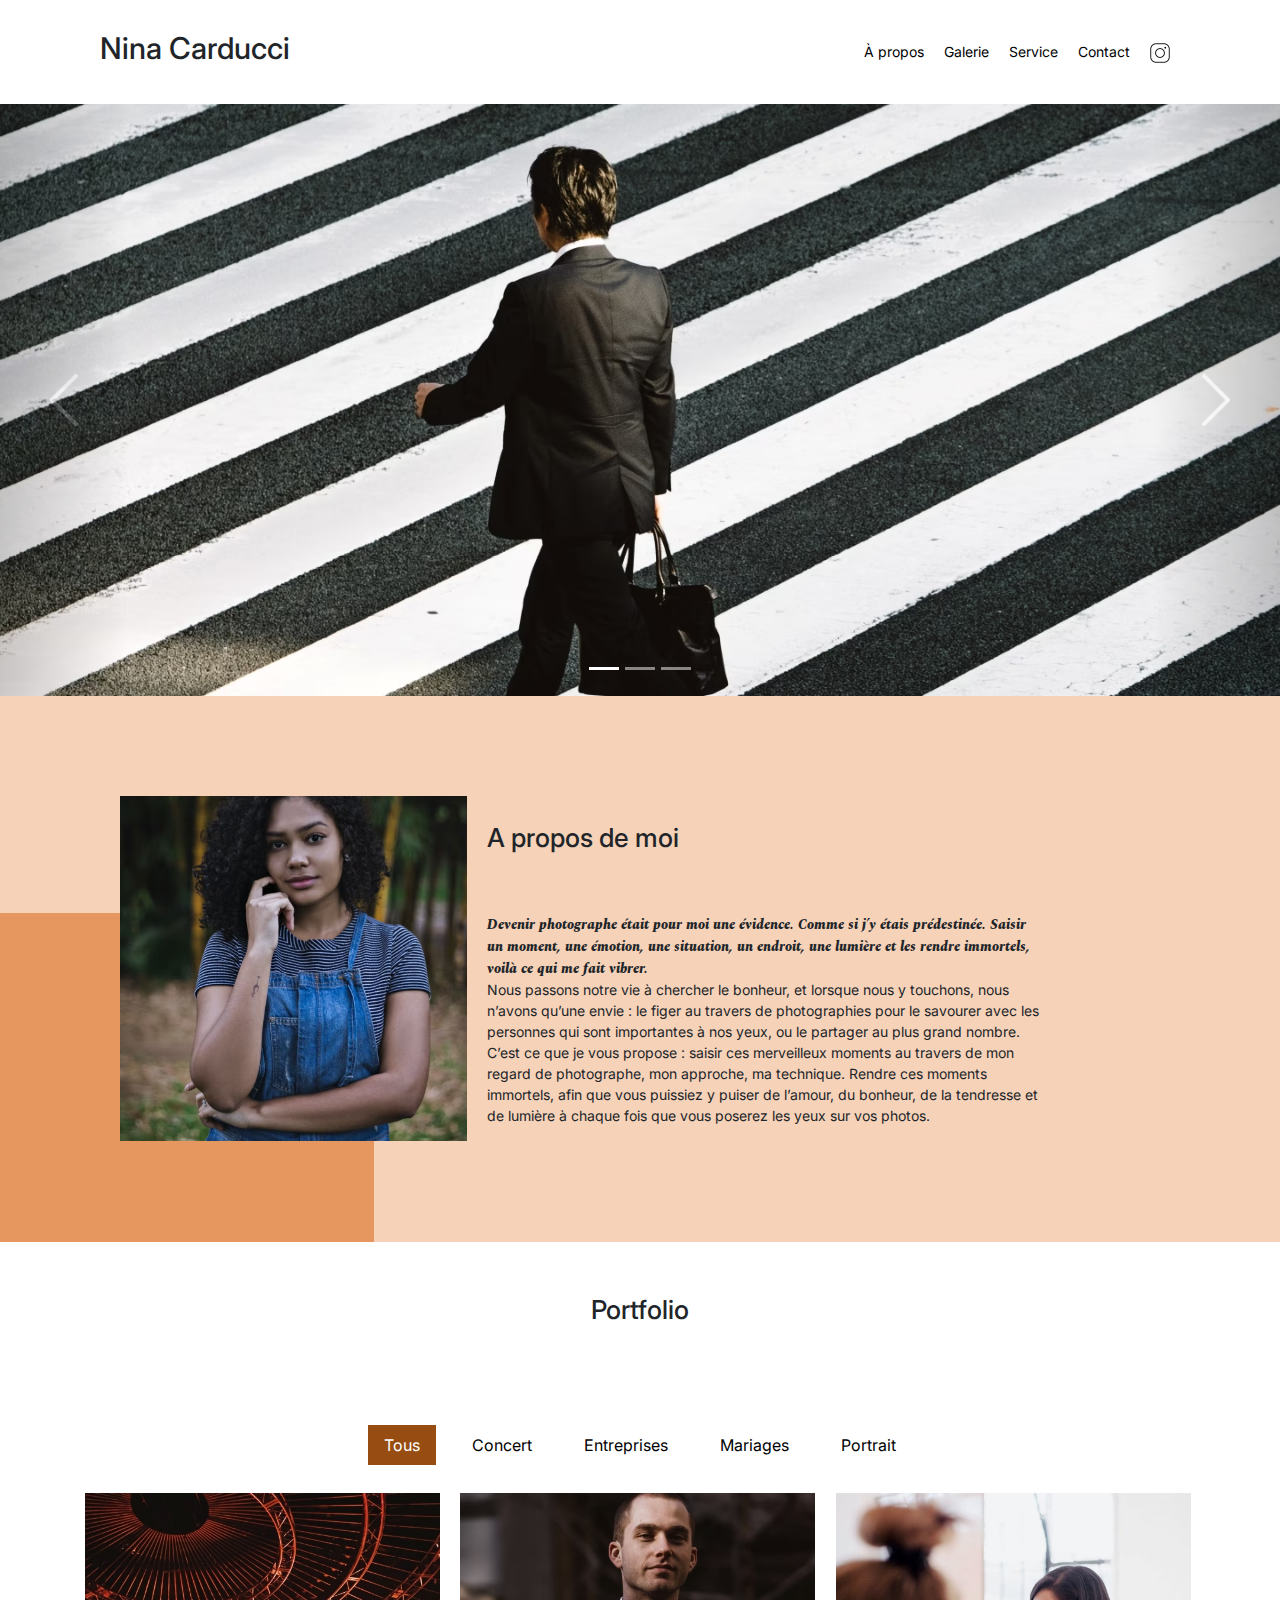
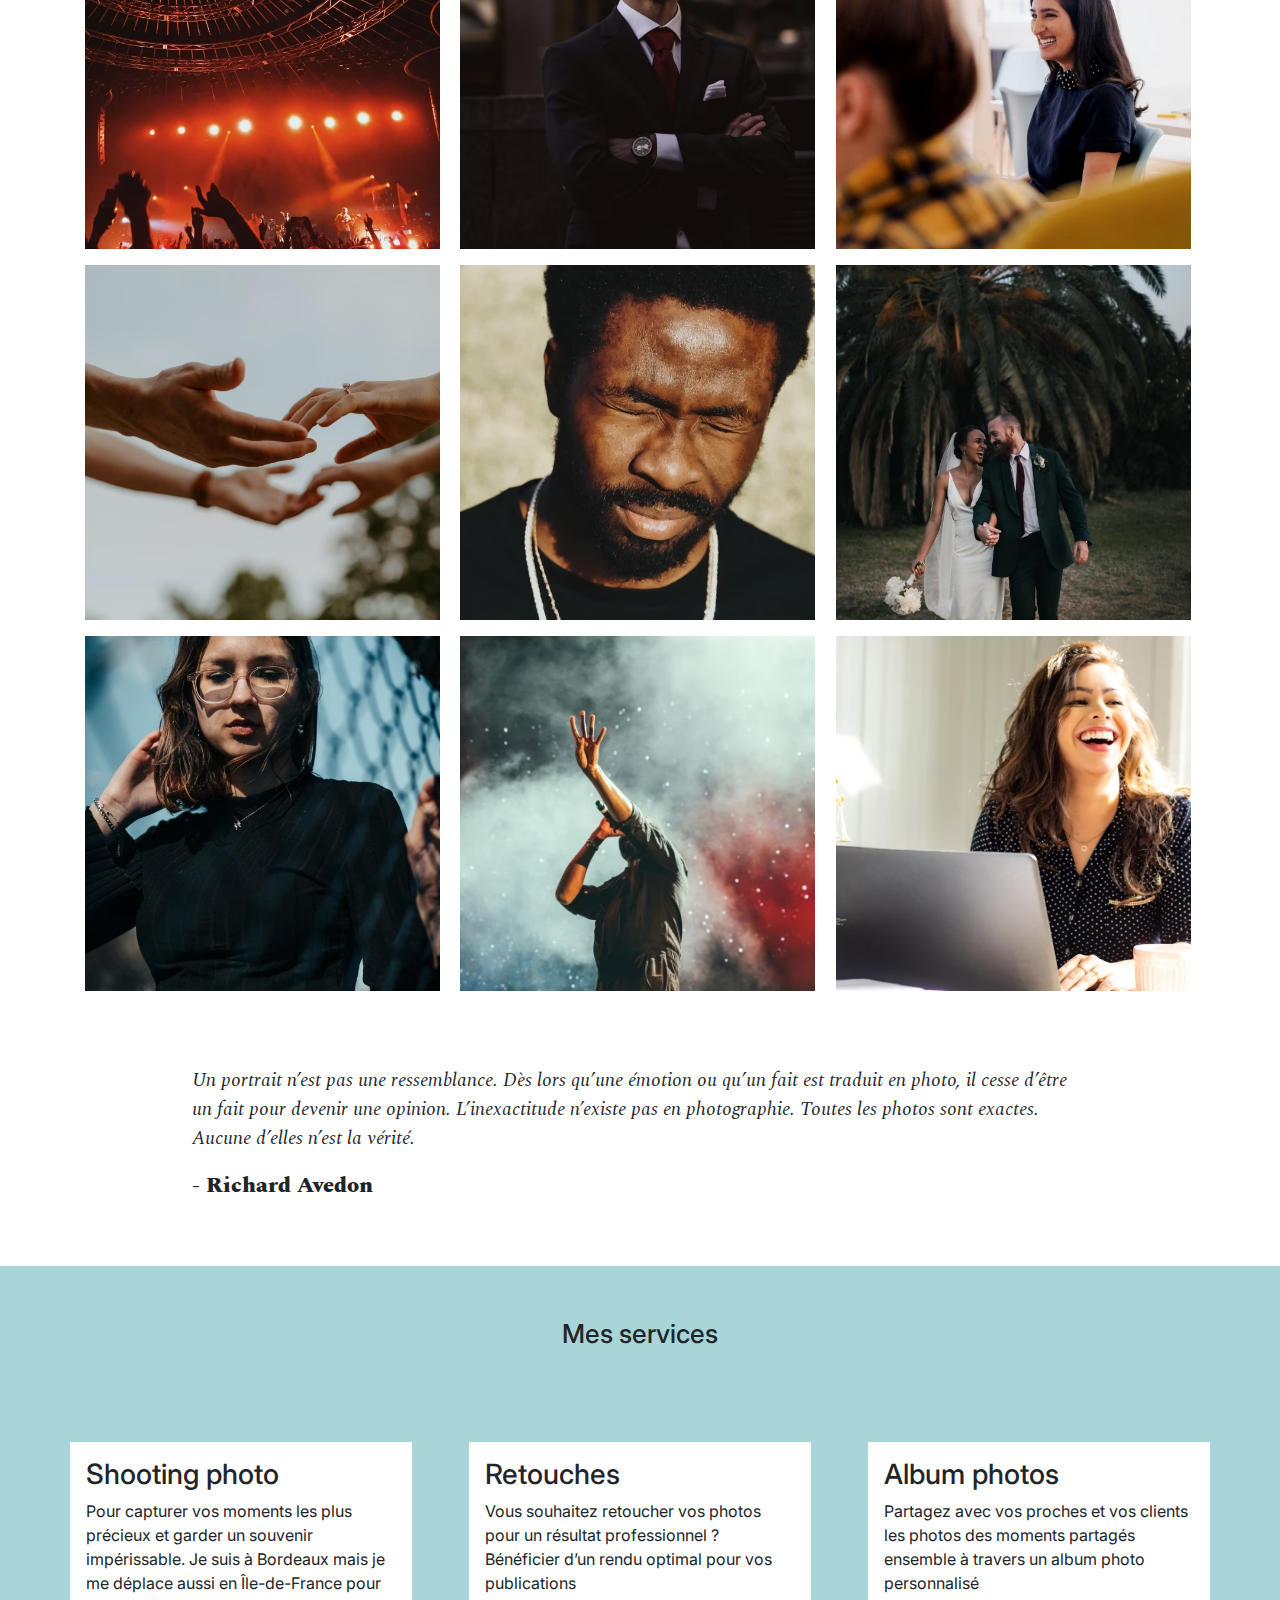
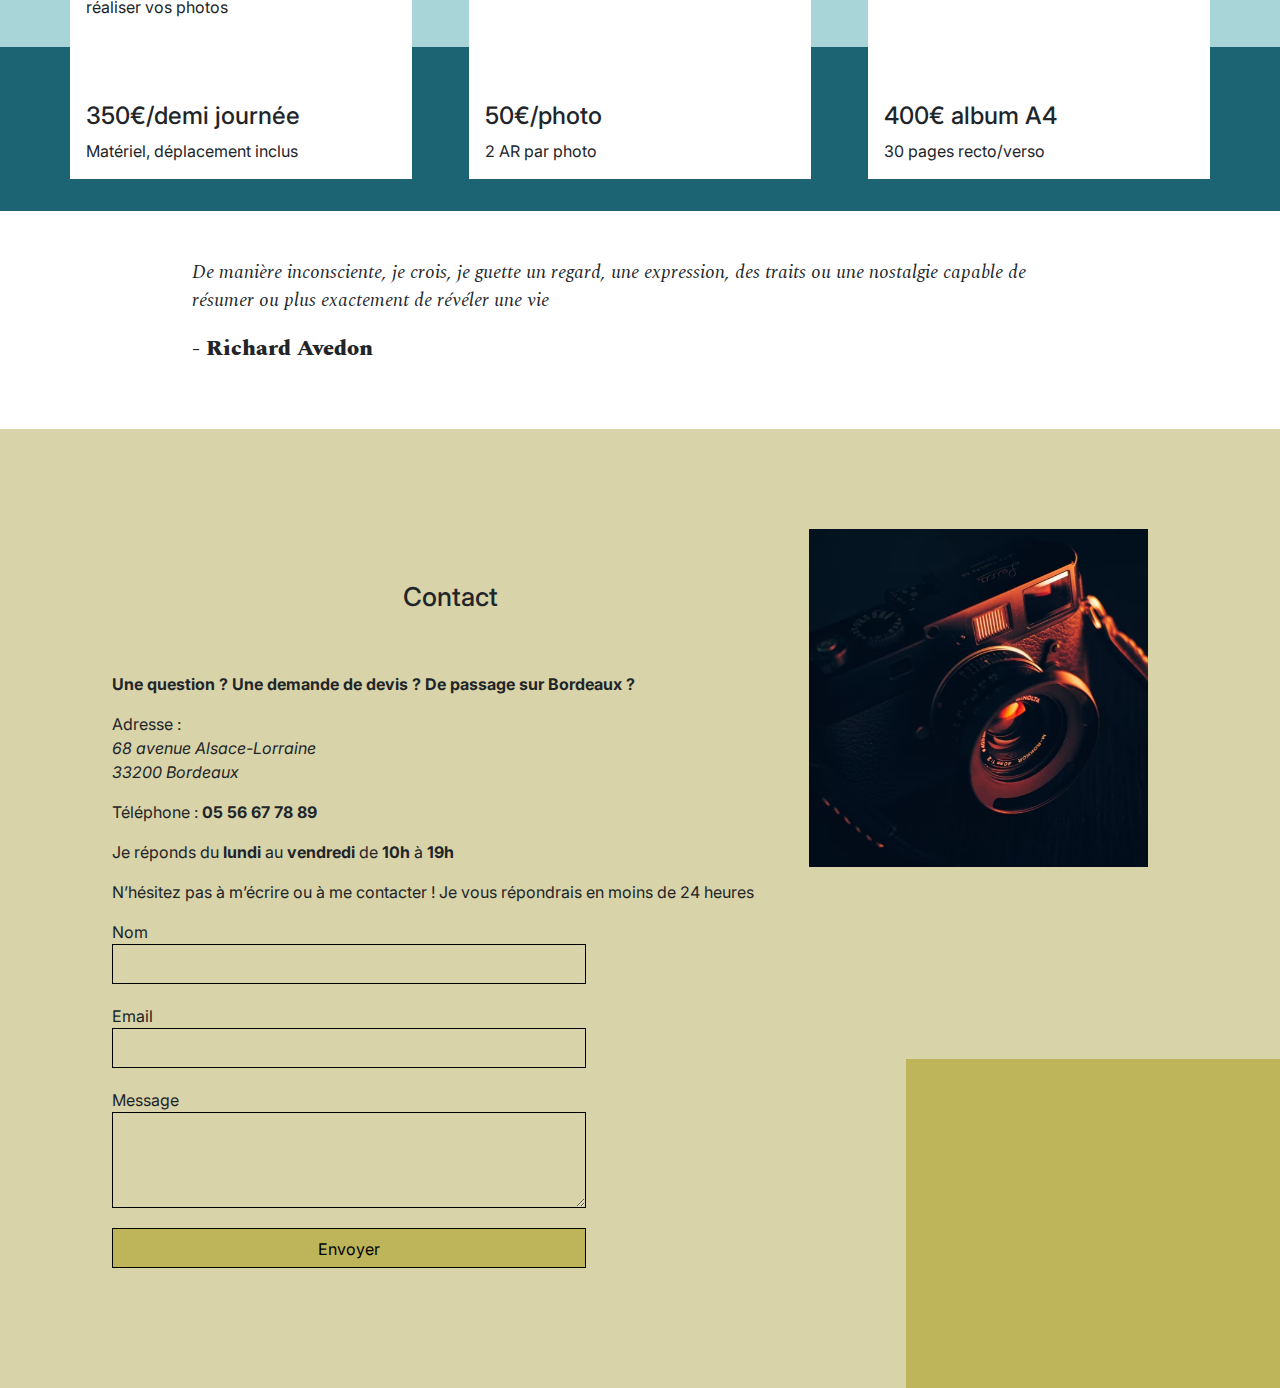
==== index.html @ 6e7eae7f "ajustement info" ====
<!DOCTYPE html>
<html lang="fr">

<head>
	<title>Nina Carducci - Photographe à Bordeaux</title>
	<meta name="description" content="Je me présente je suis Nina Carducci, photographe professionnelle située à Bordeaux. Portraits, photos d'entreprise ou encore mariages, voici tout ce que je peux vous proposer mais bien plus encore !">
	<meta name="viewport" content="width=device-width, initial-scale=1.0">
	<meta property="og:site_name" content="MonSiteWeb" />
	<meta property="og:type" content="website" />
	<meta property="og:url" content="https://nobthetrue.github.io/OC_Projet4/" />
	<meta property="og:title" content="Nina Carducci - Photographe à Bordeaux" />
	<meta property="og:description" content="Découvrez mes offres et tous mes projets juste ici !" />
	<meta property="og:image" content="./assets/images/ninaNEW-imageonline.co-3254364.avif" />
	<meta name="twitter:card" content="summary_large_image" />
	<meta name="twitter:site" content="@NinaCarducci" />
	<meta name="twitter:title" content="Nina Carducci - Photographe à Bordeaux" />
	<meta name="twitter:description" content="Découvrez plein d'articles qui vont vous plaire. C'est certain !" />
	<meta name="twitter:image" content="./assets/images/ninaNEW-imageonline.co-3254364.avif" />
	<meta name="twitter:url" content="https://nobthetrue.github.io/OC_Projet4/" />
	<link rel="stylesheet" href="./assets/bootstrap/bootstrap.css">
	<link rel="stylesheet" href="./assets/style.css">
	<link rel="preconnect" href="https://fonts.googleapis.com">
	<link rel="preconnect" href="https://fonts.gstatic.com" crossorigin>
	<link
		href="https://fonts.googleapis.com/css2?family=Inter&family=Spectral:ital,wght@0,400;1,300;1,400;1,800&display=swap"
		rel="stylesheet">
	<meta charset="UTF-8">
	<script src="./assets/bootstrap/bootstrap.bundle.js" defer></script>
	<script src="https://code.jquery.com/jquery-3.4.1.min.js"
		integrity="sha256-CSXorXvZcTkaix6Yvo6HppcZGetbYMGWSFlBw8HfCJo=" crossorigin="anonymous" defer></script>
	<script src="./assets/maugallery.js" defer></script>
</head>

<body>
	<header>
		<div class="top-header">
			<h1 class="name">Nina Carducci</h1>
			<div class="nav">
				<ul>
					<li><a href="#about">À propos</a></li>
					<li><a href="#gallery">Galerie</a></li>
					<li><a href="#services">Service</a></li>
					<li><a href="#contact">Contact</a></li>
					<li><a class="social-link" aria-label="Suivez-moi sur Instagram !" href="https://www.instagram.com/ninacarducci.photo/?hl=fr"
							target="_blank"><img src="assets/images/instagram.png" alt="Instagram"></a></li>
				</ul>
			</div>
		</div>
		<div id="header">
			<div id="carouselExampleIndicators" class="carousel slide" data-bs-ride="carousel">
				<div class="carousel-indicators">
					<button type="button" data-bs-target="#carouselExampleIndicators" data-bs-slide-to="0"
						class="active" aria-current="true" aria-label="Slide 1"></button>
					<button type="button" data-bs-target="#carouselExampleIndicators" data-bs-slide-to="1"
						aria-label="Slide 2"></button>
					<button type="button" data-bs-target="#carouselExampleIndicators" data-bs-slide-to="2"
						aria-label="Slide 3"></button>
				</div>
				<div class="carousel-inner">
					<div class="carousel-item active">
						<img src="./assets/images/slider/ryoji-iwata-wUZjnOv7t0g-unsplashNEW-imageonline.co-8715029.avif"
							alt="Photo de Ryoji Iwata" class="d-block w-100" alt="...">
					</div>
					<div class="carousel-item">
						<img src="./assets/images/slider/nicholas-green-nPz8akkUmDI-unsplashNEW-imageonline.co-9720937.avif"
							alt="Photo de Nicholas Green" class="d-block w-100" alt="...">
					</div>
					<div class="carousel-item">
						<img src="./assets/images/slider/edward-cisneros-3h6-1NPDGw-unsplashNEW-imageonline.co-9869813.avif"
							alt="Photo d'Edward Cisneros" class="d-block w-100" alt="...">
					</div>
				</div>
				<button class="carousel-control-prev" type="button" data-bs-target="#carouselExampleIndicators"
					data-bs-slide="prev">
					<span class="carousel-control-prev-icon" aria-hidden="true"></span>
					<span class="visually-hidden">Previous</span>
				</button>
				<button class="carousel-control-next" type="button" data-bs-target="#carouselExampleIndicators"
					data-bs-slide="next">
					<span class="carousel-control-next-icon" aria-hidden="true"></span>
					<span class="visually-hidden">Next</span>
				</button>
			</div>
		</div>
	</header>
	<main>
		<div id="about">
			<div class="picture left">
				<img src="./assets/images/ninaNEW-imageonline.co-3254364.avif" alt="Photo de Nina">
			</div>
			<div id="about-me">
				<h2 class="about-me__title">A propos de moi</h2>
				<p class="about-me__introduction"><span>Devenir photographe était pour moi une évidence. Comme si j’y étais
					prédestinée. Saisir un moment, une émotion, une situation, un endroit, une lumière et les rendre
					immortels, voilà ce qui me fait vibrer.</span></br>
					Nous passons notre vie à chercher le bonheur, et lorsque nous y touchons, nous n’avons qu’une envie :
					le figer au travers de photographies pour le savourer avec les personnes qui sont importantes à nos
					yeux, ou le partager au plus grand nombre.
					C’est ce que je vous propose : saisir ces merveilleux moments au travers de mon regard de photographe, mon
					approche, ma technique. Rendre ces moments immortels, afin que vous puissiez y puiser de l’amour, du
					bonheur, de la tendresse et de lumière à chaque fois que vous poserez les yeux sur vos photos.</p>
			</div>
		</div>
		<div id="gallery">
			<h2 class="title">Portfolio</h2>
			<div class="nav-filtres">
				<button type="button" class="btn-filtre" id="btn-filtre-tous">Tous</button>
				<button type="button" class="btn-filtre" id="btn-filtre-concerts">Concert</button>
				<button type="button" class="btn-filtre" id="btn-filtre-entreprises">Entreprises</button>
				<button type="button" class="btn-filtre" id="btn-filtre-mariages">Mariages</button>
				<button type="button" class="btn-filtre" id="btn-filtre-portraits">Portrait</button>
			</div>
			<div class="gallery">
				<div class="conteneur-image">
					<img data-gallery-tag="Concert" alt="Concert" class="gallery-item" src="./assets/images/gallery/concerts/aaron-paul-wnX-fXzB6Cw-unsplashNEW-imageonline.co-4612839.avif" />
				</div>
				<div class="conteneur-image">
					<img data-gallery-tag="Entreprises" alt="Entreprises" class="gallery-item" src="./assets/images/gallery/entreprise/ali-morshedlou-WMD64tMfc4k-unsplashNEW-imageonline.co-6766533.avif" />
				</div>
				<div class="conteneur-image">
					<img data-gallery-tag="Entreprises" alt="Entreprises" class="gallery-item" src="./assets/images/gallery/entreprise/jason-goodman-tHO1OuKbg0-unsplashNEW-imageonline.co-4178281.avif" />
				</div>
				<div class="conteneur-image">
					<img data-gallery-tag="Mariages" alt="Mariages" class="gallery-item" src="./assets/images/gallery/mariage/hannah-busing-RvF2RqMpRk-unsplashNEW-imageonline.co-2279632.avif" />
				</div>
				<div class="conteneur-image">
					<img data-gallery-tag="Portrait" alt="Portrait" class="gallery-item" src="./assets/images/gallery/portraits/ade-tunji-rVkhWWZFAtQ-unsplashNEW-imageonline.co-5603732.avif" />
				</div>
				<div class="conteneur-image">
					<img data-gallery-tag="Mariages" alt="Mariages" class="gallery-item" src="./assets/images/gallery/mariage/jakob-owens-SiniLJkXhMc-unsplashNEW-imageonline.co-3092288.avif" />
				</div>
				<div class="conteneur-image">
					<img data-gallery-tag="Portrait" alt="Portrait" class="gallery-item" src="./assets/images/gallery/portraits/nino-van-prattenburg--443cl1uR8-unsplashNEW-imageonline.co-9703531.avif" />
				</div>
				<div class="conteneur-image">
					<img data-gallery-tag="Concert" alt="Concert" class="gallery-item" src="./assets/images/gallery/concerts/austin-neill-hgO1wFPXl3I-unsplashNEW-imageonline.co-5989539.avif" />
				</div>
				<div class="conteneur-image">
					<img data-gallery-tag="Entreprises" alt="Entreprises" class="gallery-item" src="./assets/images/gallery/entreprise/mateus-campos-felipe-Fsgzm8N0hIY-unsplashNEW-imageonline.co-4768556.avif" />
				</div>
			</div>			
			<div id="imageModal" class="modal">
				<span class="close">&times;</span>
				<img class="modal-content" id="modalImage" alt="Photo vue de près">
				<a class="prev" id="prevBtn">&#10094;</a>
				<a class="next" id="nextBtn">&#10095;</a>
			</div>
			<div class="quote">
				<figure>
					<blockquote>
						<p class="quote__text">Un portrait n’est pas une ressemblance. Dès lors qu’une émotion ou qu’un
							fait est traduit en photo, il cesse d’être un fait pour devenir une opinion. L’inexactitude
							n’existe pas en photographie. Toutes les photos sont exactes. Aucune d’elles n’est la
							vérité.</p>
					</blockquote>
					<figcaption class="quote__author">- Richard Avedon</figcaption>
				</figure>
			</div>
		</div>
		<div id="services">
			<h2 class="title">Mes services</h2>
			<div class="container">
				<div class="service">
					<div class="service__description">
						<h3>Shooting photo</h3>
						<p>Pour capturer vos moments les plus précieux et garder un souvenir impérissable. Je suis à Bordeaux mais je me déplace aussi
							en Île-de-France pour réaliser vos photos</p>
					</div>
					<div class="service__price">
						<h4>350€/demi journée</h4>
						<span>Matériel, déplacement inclus</span>
					</div>
				</div>
				<div class="service">
					<div class="service__description">
						<h3>Retouches</h3>
						<p>Vous souhaitez retoucher vos photos pour un résultat professionnel ? Bénéficier d’un rendu
							optimal pour vos publications</p>
					</div>
					<div class="service__price">
						<h4>50€/photo</h4>
						<span>2 AR par photo</span>
					</div>
				</div>
				<div class="service">
					<div class="service__description">
						<h3>Album photos</h3>
						<p>Partagez avec vos proches et vos clients les photos des moments partagés ensemble à travers
							un album photo personnalisé</p>
					</div>
					<div class="service__price">
						<h4>400€ album A4</h4>
						<span>30 pages recto/verso</span>
					</div>
				</div>
			</div>
		</div>
		<div class="quote">
			<figure>
				<blockquote>
					<p class="quote__text">De manière inconsciente, je crois, je guette un regard, une expression, des
						traits ou une nostalgie capable de résumer ou plus exactement de révéler une vie</p>
				</blockquote>
				<figcaption class="quote__author">- Richard Avedon</figcaption>
			</figure>
		</div>
	</main>
	<footer>
		<div id="contact">
			<div class="container">
				<div class="form-container">
					<h2 class="title">Contact</h2>
					<p><b>Une question ? Une demande de devis ? De passage sur Bordeaux ?</b></p>
					<p>Adresse :</br>
					<span>68 avenue Alsace-Lorraine</br>
					33200 Bordeaux</span>
					</p>
					<p>Téléphone : <b>05 56 67 78 89</b></p>
					<p>Je réponds du <b>lundi</b> au <b>vendredi</b> de <b>10h</b> à <b>19h</b></p>
					<p> N’hésitez pas à m’écrire ou à me contacter ! Je vous répondrais en moins de 24 heures</p>
					<form action="" method="post">
						<label for="nom">Nom</label>
						<input type="text" name="nom" id="nom">
						<label for="email">Email</label>
						<input type="email" name="email" id="email">
						<label for="message">Message</label>
						<textarea name="message" id="message" cols="30" rows="10"></textarea>
						<input type="submit" value="Envoyer" />
					</form>
				</div>
				<div class="picture right">
					<img src="./assets/images/cameraNEW-imageonline.co-5939775.avif" alt="Caméra">
				</div>
			</div>
		</div>
	</footer>
</body>

</html>
---- assets/style.css ----
body {
	max-width: 1920px;
	margin: auto;
}
* {
	font-family: 'Inter';
	font-style: normal;
}
.top-header {
	position: sticky;
	top:0;
	z-index: 1000;
	display: flex;
	justify-content: space-between;
	padding-inline: 100px;
	padding-block: 30px;
	align-items: center;
	background-color: white;
}

.top-header .name {
	font-size: 30px;
}

.nav ul {
	display: flex;
	flex-wrap: wrap;
	list-style-type: none;
	font-size: 14px;
	margin-bottom: 0;
}

.nav li {
	padding-inline: 10px;
}

.nav a {
	text-decoration: none;
	color: #000
}

.social-link img {
	width: 20px;
}

#about {
	display: flex;
	background-color: #F6D2B8;
	padding-inline: 100px;
	padding-block: 100px;
	position: relative;
}

.picture.left::before {
	content: ' ';
	background-color: #E5975F;
	width: 374px;
	height: 329px;
	position: absolute;
	bottom: 0;
	left: 0;
	z-index: -1;
}

.picture {
	flex: 1;
	margin: 0 20px;
	z-index: 0;
}

.picture img {
	width: 100%;

}
#about-me {
	flex: 2
}
.about-me__title {
	margin-top: 1em;
	margin-bottom: 60px;
	font-size: 26px;
}
.about-me__introduction span {
	font-family: 'Spectral';
	font-weight: 800;
	font-style: italic;
	width: 60%;
}
#about-me p {
	width: 80%;
	font-size: 14px;
}

.nav-filtres {
	display: flex;
	flex-wrap: wrap;
	justify-content: center;
	align-items: center;
	margin-top: 3em;
}

.btn-filtre {
	background-color: white;
	border: none;
	margin: 0 10px;
	padding: 8px 16px;
}

.modal {
    display: none;
	justify-content: center;
    position: fixed;
    z-index: 1000;
    left: 0;
    top: 0;
    width: 100%;
    height: 100%;
    background-color: rgba(0, 0, 0, 0.9);
    overflow: hidden;
}

@keyframes drop-in {
    0% {
        transform: translateY(-100%);
        opacity: 0;
    }
    100% {
        transform: translateY(0);
        opacity: 1;
    }
}

@keyframes drop-out {
    0% {
        transform: translateY(0);
        opacity: 1;
    }
    100% {
        transform: translateY(-100%);
        opacity: 0;
    }
}


.modal-content {
    display: block;
    margin: auto;
    max-width: 30%;
    max-height: 90%;
    border: 10px solid white;
    box-shadow: 0 4px 8px rgba(0, 0, 0, 0.2);
    position: absolute;
	top: 5%;
    transform: translate(-50%, -50%);
    opacity: 0;
    animation: drop-in 0.5s forwards;
}

.prev, .next {
    cursor: pointer;
    position: absolute;
    top: 50%;
    width: auto;
    padding: 16px;
    margin-top: -22px;
    color: white;
    font-weight: bold;
    font-size: 30px;
    user-select: none;
	text-decoration: none;
}

.prev {
    left: 10px;
}

.next {
    right: 10px;
}

.prev:hover, .next:hover {
    color: #c76716;
}

.gallery {
	display: grid;
	grid-template-columns: 1fr 1fr 1fr;
	margin: 20px 6vw 20px 6vw;
	transform-origin: top left;
    transition: transform 0.3s ease;
    transform: scale(1);
}

.scale-up {
    animation: scaleAnimation 0.3s forwards;
}

@keyframes scaleAnimation {
    from {
        transform: scale(0);
    }
    to {
        transform: scale(1);
    }
}

.title{
	text-align: center;
	padding-block: 2em;
	font-size: 26px;
}
.gallery .nav {
	justify-content: center;
}
.nav-pills .nav-link.active, .nav-pills .show > .nav-link {
	color: #fff;
	background-color: #BEB45A;
	border-radius:0 ;
}
.nav-pills .nav-link {
	color: #000
}
.item-column {
	position: relative;
	margin-bottom: 0 !important;
	padding: 0;
}
.item-column::after{
	content: "";
	display: block;
	padding-bottom: 100%;
}

.conteneur-image{
	width: 29vw;
	height: 29vw;
	max-width: 650px;
}

.gallery-item {
	width: 100%;
	height: 100%;
	object-fit: cover;
	padding: .5em;
}

.mg-prev, .mg-next {
	width: 30px;
	height: 30px;
	border-radius: 00%;
	justify-content: center;
	align-items: center;
	display: flex;
	font-size: 24px;
}

.quote {
	font-family: 'Spectral';
	font-style: italic;
	width: 70%;
	margin: auto;
	padding-block: 3em;
}
.quote__text {
	font-family: Spectral;
	font-style: italic;
	font-weight: 400;
	font-size: larger;

}
.quote__author {
	font-family: Spectral;
	font-weight: 800;
	font-size: 22px;
}

#services {
	margin: auto;
	background-color: #A8D5D8 ;
	position: relative;
}
#services .container::before{
	content: ' ';
	background-color: #1C6474;
	position: absolute;
	width: 100%;
	height: 30%;
	bottom: 0;
	left: 0;
	z-index: 1;
}

#services .container {
	justify-content: space-between;
	display: flex;
	padding : 2em 0;

}

.service {
	background-color: white;
	max-width: 390px;
	width: 30%;
	height: 337px;
	padding: 1em;
	display: flex;
	flex-direction: column;
	justify-content: space-between;
	z-index: 2;
}

#contact {
	margin: auto;
	background-color: #D8D3A8 ;
	position: relative;
	padding-inline: 100px;
	padding-block: 100px;
}

#contact .container {
	display: flex;
}
.picture.right::before {
	content: ' ';
	background-color: #BEB45A;
	width: 374px;
	height: 329px;
	position: absolute;
	bottom: 0;
	right: 0;
	z-index: -1;
}
.form-container {
	flex : 2;

}

.form-container span {
	font-style: italic;
}

form {
	display: flex;
	flex-direction: column;
	width: 70%;
	align-items: flex-start;
}

form input {
	width: 100%;
	background-color: transparent;
	border: solid 1px;
	height: 2.5em;
	margin-bottom: 20px;
}

form textarea {
	width: 100%;
	background-color: transparent;
	border: solid 1px;
	height: 5em;
	line-height: 2.5em;
	font-size: 1.2em;
	margin-bottom: 20px;
}
input[type="submit"] {
	background-color: #BEB45A;
	padding: .5em 1em
}

@media all and (max-width: 1180px) {

	
	.picture {
		flex : 2;
	}
	#about, #contact .container {
		align-items: center;
	}
	.about-me__title {
		margin-top: 0;
		margin-bottom: 1em;
	}
	#about-me h6, #about-me p {
		width: 100%;
	}
}

@media all and (max-width: 1000px) {
	#about{
		flex-direction: column;

	}
	.picture {
		width: 50%;
	}
	.picture.left::before {
		width: 100%;
		height: 30%;
		position: absolute;
		bottom: auto;
		top: 0;
		left: 0;
		z-index: -1;
	}
	.about-me__title{
		text-align: center;
		margin-top: 1em;
	}

	.modal-content {
		max-width: 50%;
	}

	#services .container {
		flex-direction: column;
	}
	.service {
		width: 100%;
		max-width: 100%;
		height: auto;
		margin: 2em 0
	}
	.service__description{
		margin-bottom: 1em;
	}

	#services .container::before{
		width: 30%;
		height: 100%;
		bottom: 0;
		right: 0;
		left: auto;
		z-index: 0;
	}

	#contact .container {
		flex-direction: column;
	}
	#contact .picture.right {
		margin-top: 1em;
	}
	.picture.right::before {
		width: 100%;
		height: 30%;
		position: absolute;
		bottom: 0;
		right: 0;
		z-index: -1;
	}
}

@media all and (max-width: 650px) {
	.top-header {
		flex-direction: column;
		padding-inline: 0;
	}
	.top-header .nav, .top-header .nav ul {
		width: 100%;
		padding: 0 0 0 0;
	}
	.top-header .nav li {
		flex: 1;
		padding-block: 1em;
		text-align: center;
	}
	.picture.left::before, .picture.right::before {
		height: 150px;
	}
	#services .container {
		align-items: center;
	}
	.service {
		max-width: 90%;
	}
	#about, #contact {
		padding-inline: 2em;
		padding-block: 2em;
	}
	form {
		width: 100%;
	}
	.picture {
		width: 80%;
	}
}

@media all and (max-width: 1200px) {
	.gallery {
		margin: 20px 10vw 20px 10vw;
	}

	.conteneur-image {
		width: 26.5vw;
		height: 26.5vw;
	}
}

@media all and (max-width: 767px) {
	.gallery {
		grid-template-columns: 1fr 1fr;
		margin: 20px 10vw 20px 10vw;
	}

	.modal-content {
		max-width: 70%;
	}

	.conteneur-image {
		width: 39.5vw;
		height: 39.5vw;
	}
}

@media all and (max-width: 575px) {
	.gallery {
		grid-template-columns: 1fr;
		margin: 20px 5px 20px 5px;
	}

	.conteneur-image {
		width: 100%;
		height: 90vw;
	}
}
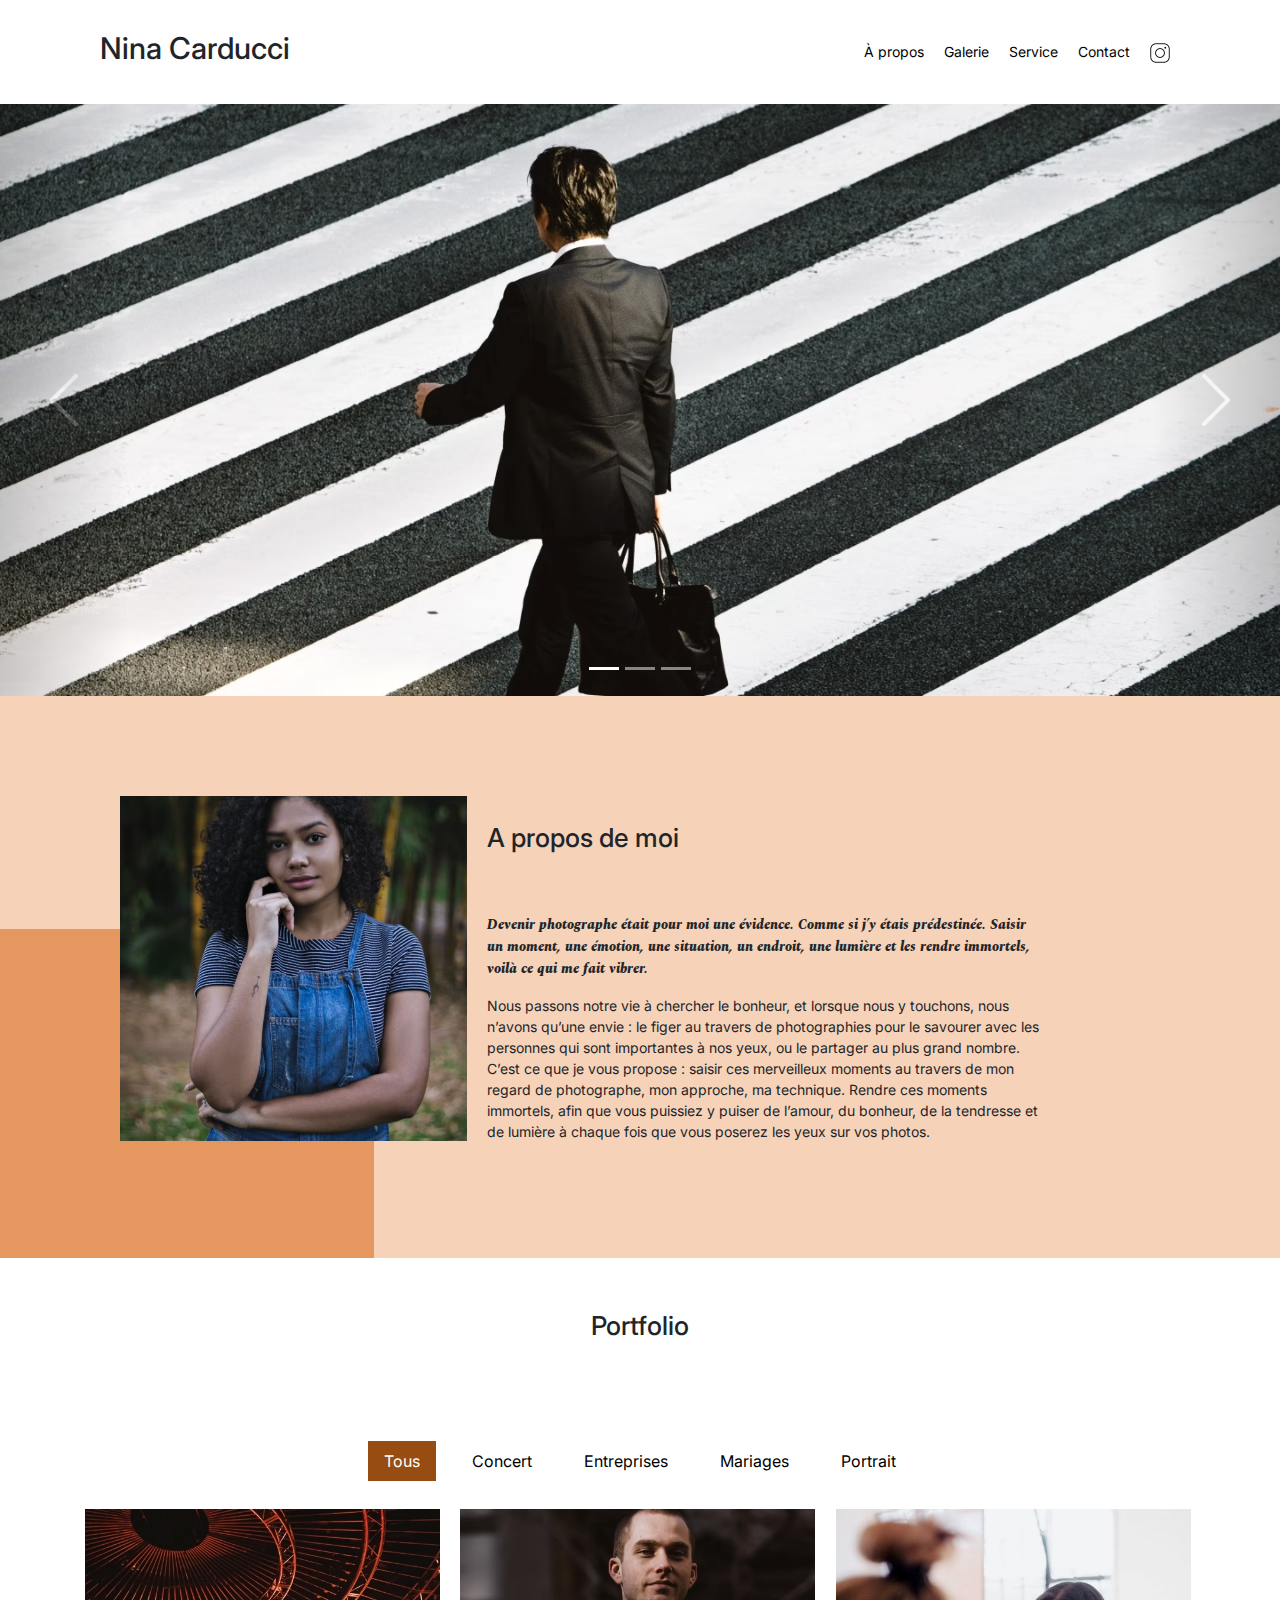
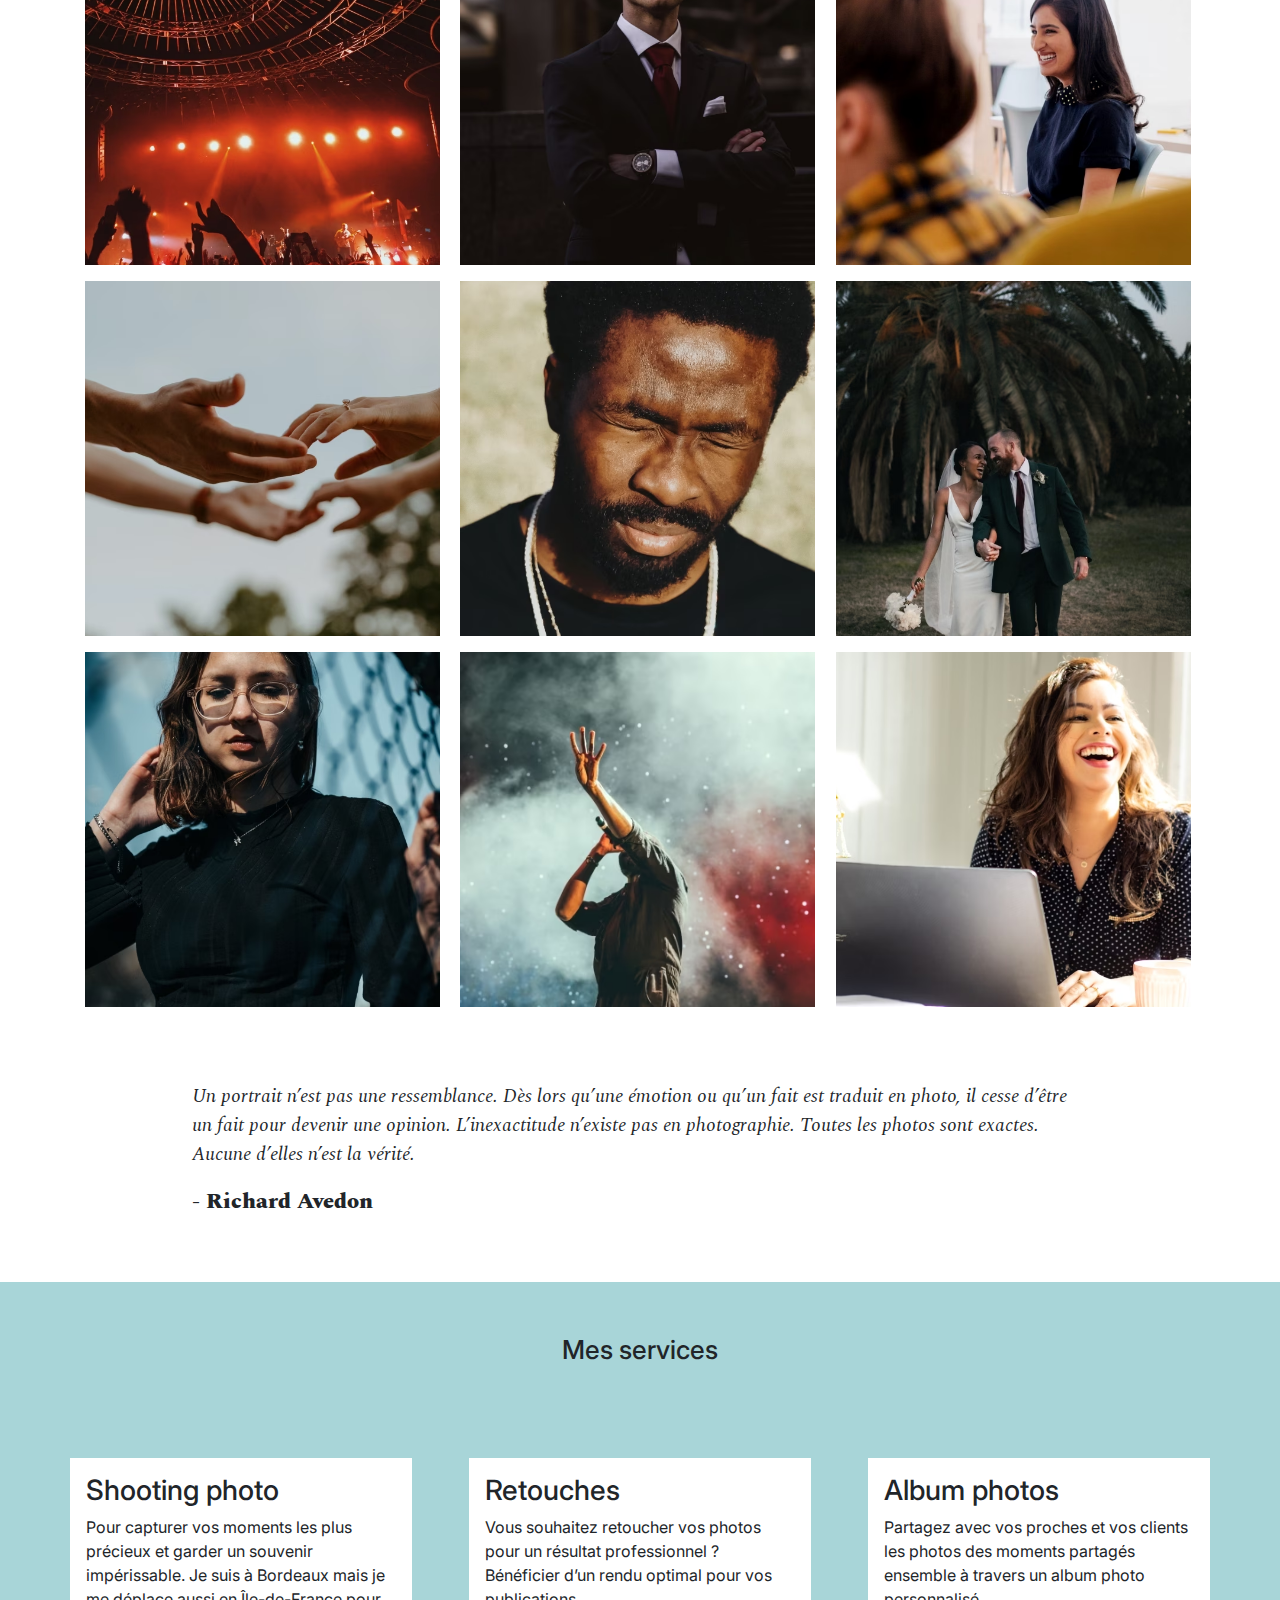
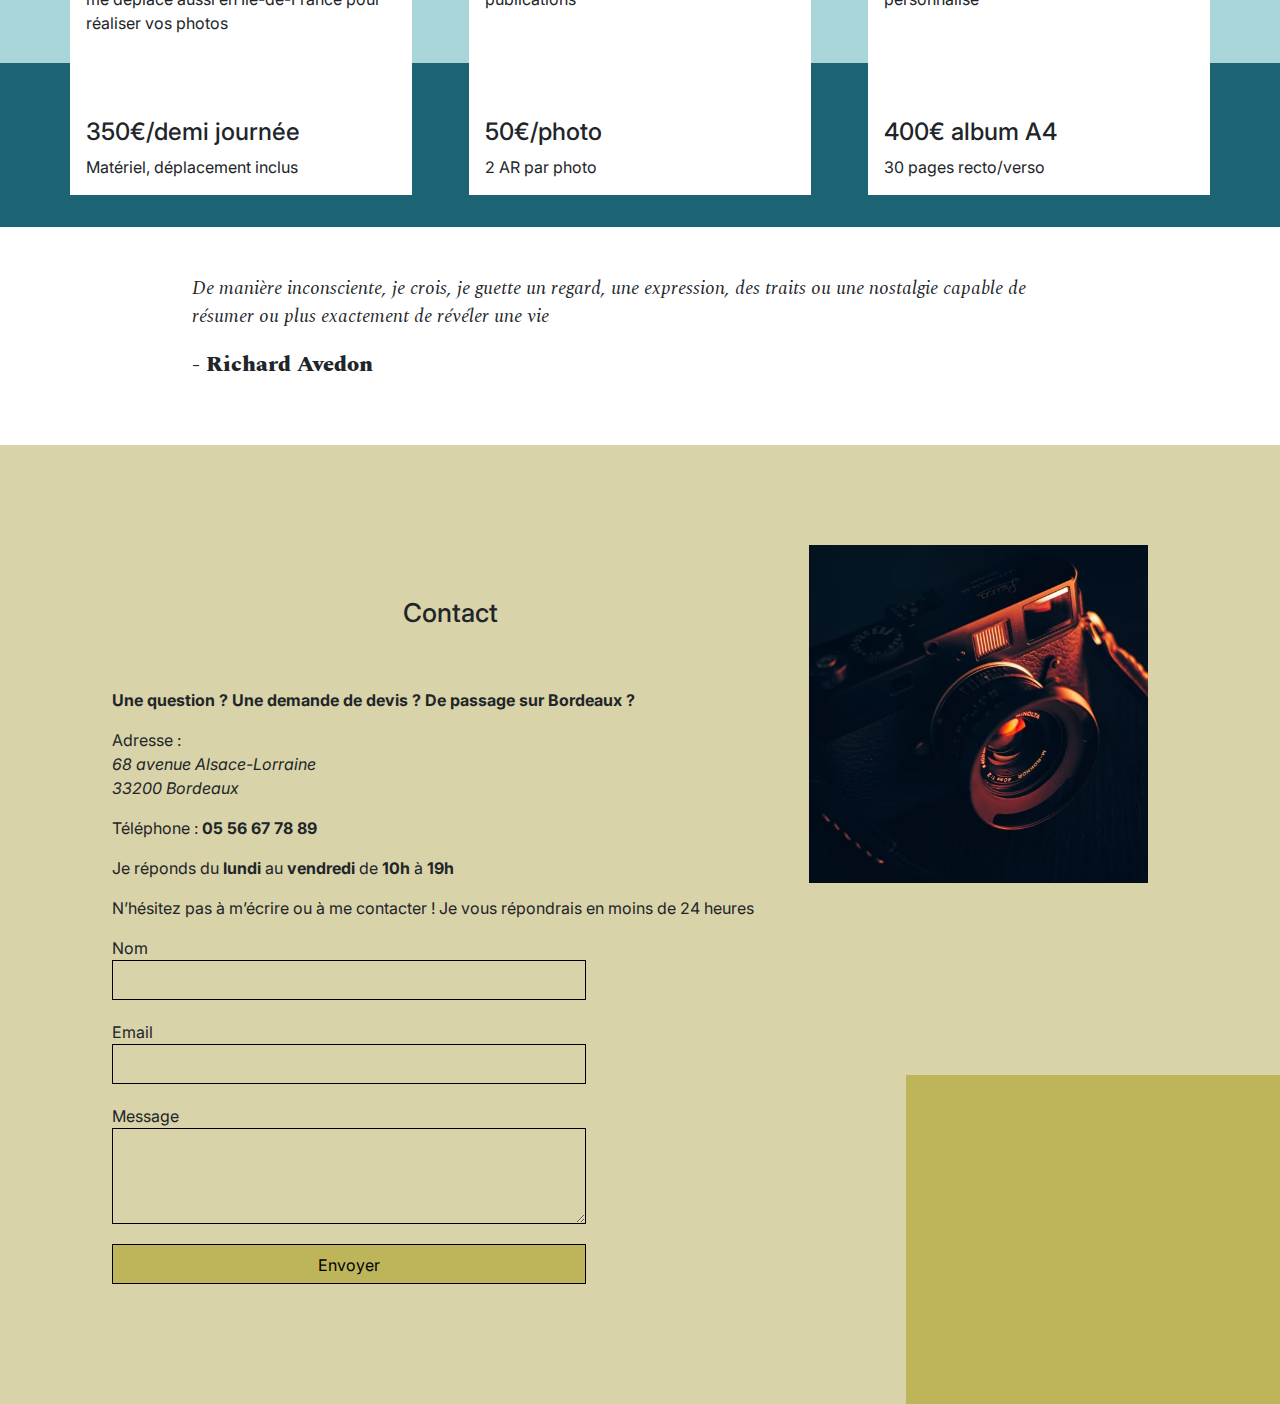
==== commit 5b8737d1: "Suppression des images inutiles + alt inutile + correction balise br" ====
--- a/index.html
+++ b/index.html
@@ -59,15 +59,15 @@
 				<div class="carousel-inner">
 					<div class="carousel-item active">
 						<img src="./assets/images/slider/ryoji-iwata-wUZjnOv7t0g-unsplashNEW-imageonline.co-8715029.avif"
-							alt="Photo de Ryoji Iwata" class="d-block w-100" alt="...">
+							alt="Photo de Ryoji Iwata" class="d-block w-100">
 					</div>
 					<div class="carousel-item">
 						<img src="./assets/images/slider/nicholas-green-nPz8akkUmDI-unsplashNEW-imageonline.co-9720937.avif"
-							alt="Photo de Nicholas Green" class="d-block w-100" alt="...">
+							alt="Photo de Nicholas Green" class="d-block w-100">
 					</div>
 					<div class="carousel-item">
 						<img src="./assets/images/slider/edward-cisneros-3h6-1NPDGw-unsplashNEW-imageonline.co-9869813.avif"
-							alt="Photo d'Edward Cisneros" class="d-block w-100" alt="...">
+							alt="Photo d'Edward Cisneros" class="d-block w-100">
 					</div>
 				</div>
 				<button class="carousel-control-prev" type="button" data-bs-target="#carouselExampleIndicators"
@@ -92,8 +92,8 @@
 				<h2 class="about-me__title">A propos de moi</h2>
 				<p class="about-me__introduction"><span>Devenir photographe était pour moi une évidence. Comme si j’y étais
 					prédestinée. Saisir un moment, une émotion, une situation, un endroit, une lumière et les rendre
-					immortels, voilà ce qui me fait vibrer.</span></br>
-					Nous passons notre vie à chercher le bonheur, et lorsque nous y touchons, nous n’avons qu’une envie :
+					immortels, voilà ce qui me fait vibrer.</span>
+					<p>Nous passons notre vie à chercher le bonheur, et lorsque nous y touchons, nous n’avons qu’une envie :
 					le figer au travers de photographies pour le savourer avec les personnes qui sont importantes à nos
 					yeux, ou le partager au plus grand nombre.
 					C’est ce que je vous propose : saisir ces merveilleux moments au travers de mon regard de photographe, mon
@@ -115,33 +115,33 @@
 					<img data-gallery-tag="Concert" alt="Concert" class="gallery-item" src="./assets/images/gallery/concerts/aaron-paul-wnX-fXzB6Cw-unsplashNEW-imageonline.co-4612839.avif" />
 				</div>
 				<div class="conteneur-image">
-					<img data-gallery-tag="Entreprises" alt="Entreprises" class="gallery-item" src="./assets/images/gallery/entreprise/ali-morshedlou-WMD64tMfc4k-unsplashNEW-imageonline.co-6766533.avif" />
-				</div>
-				<div class="conteneur-image">
-					<img data-gallery-tag="Entreprises" alt="Entreprises" class="gallery-item" src="./assets/images/gallery/entreprise/jason-goodman-tHO1OuKbg0-unsplashNEW-imageonline.co-4178281.avif" />
-				</div>
-				<div class="conteneur-image">
-					<img data-gallery-tag="Mariages" alt="Mariages" class="gallery-item" src="./assets/images/gallery/mariage/hannah-busing-RvF2RqMpRk-unsplashNEW-imageonline.co-2279632.avif" />
-				</div>
-				<div class="conteneur-image">
-					<img data-gallery-tag="Portrait" alt="Portrait" class="gallery-item" src="./assets/images/gallery/portraits/ade-tunji-rVkhWWZFAtQ-unsplashNEW-imageonline.co-5603732.avif" />
-				</div>
-				<div class="conteneur-image">
-					<img data-gallery-tag="Mariages" alt="Mariages" class="gallery-item" src="./assets/images/gallery/mariage/jakob-owens-SiniLJkXhMc-unsplashNEW-imageonline.co-3092288.avif" />
-				</div>
-				<div class="conteneur-image">
-					<img data-gallery-tag="Portrait" alt="Portrait" class="gallery-item" src="./assets/images/gallery/portraits/nino-van-prattenburg--443cl1uR8-unsplashNEW-imageonline.co-9703531.avif" />
-				</div>
-				<div class="conteneur-image">
-					<img data-gallery-tag="Concert" alt="Concert" class="gallery-item" src="./assets/images/gallery/concerts/austin-neill-hgO1wFPXl3I-unsplashNEW-imageonline.co-5989539.avif" />
-				</div>
-				<div class="conteneur-image">
-					<img data-gallery-tag="Entreprises" alt="Entreprises" class="gallery-item" src="./assets/images/gallery/entreprise/mateus-campos-felipe-Fsgzm8N0hIY-unsplashNEW-imageonline.co-4768556.avif" />
+					<img data-gallery-tag="Entreprises" alt="Businessman" class="gallery-item" src="./assets/images/gallery/entreprise/ali-morshedlou-WMD64tMfc4k-unsplashNEW-imageonline.co-6766533.avif" />
+				</div>
+				<div class="conteneur-image">
+					<img data-gallery-tag="Entreprises" alt="Femme en réunion" class="gallery-item" src="./assets/images/gallery/entreprise/jason-goodman-tHO1OuKbg0-unsplashNEW-imageonline.co-4178281.avif" />
+				</div>
+				<div class="conteneur-image">
+					<img data-gallery-tag="Mariages" alt="Mains qui se serrent" class="gallery-item" src="./assets/images/gallery/mariage/hannah-busing-RvF2RqMpRk-unsplashNEW-imageonline.co-2279632.avif" />
+				</div>
+				<div class="conteneur-image">
+					<img data-gallery-tag="Portrait" alt="Homme au soleil" class="gallery-item" src="./assets/images/gallery/portraits/ade-tunji-rVkhWWZFAtQ-unsplashNEW-imageonline.co-5603732.avif" />
+				</div>
+				<div class="conteneur-image">
+					<img data-gallery-tag="Mariages" alt="Couple marié" class="gallery-item" src="./assets/images/gallery/mariage/jakob-owens-SiniLJkXhMc-unsplashNEW-imageonline.co-3092288.avif" />
+				</div>
+				<div class="conteneur-image">
+					<img data-gallery-tag="Portrait" alt="Portrait d'une femme" class="gallery-item" src="./assets/images/gallery/portraits/nino-van-prattenburg--443cl1uR8-unsplashNEW-imageonline.co-9703531.avif" />
+				</div>
+				<div class="conteneur-image">
+					<img data-gallery-tag="Concert" alt="Homme qui chante" class="gallery-item" src="./assets/images/gallery/concerts/austin-neill-hgO1wFPXl3I-unsplashNEW-imageonline.co-5989539.avif" />
+				</div>
+				<div class="conteneur-image">
+					<img data-gallery-tag="Entreprises" alt="Femme souriante" class="gallery-item" src="./assets/images/gallery/entreprise/mateus-campos-felipe-Fsgzm8N0hIY-unsplashNEW-imageonline.co-4768556.avif" />
 				</div>
 			</div>			
 			<div id="imageModal" class="modal">
 				<span class="close">&times;</span>
-				<img class="modal-content" id="modalImage" alt="Photo vue de près">
+				<img src="" class="modal-content" id="modalImage" alt="Photo vue de près">
 				<a class="prev" id="prevBtn">&#10094;</a>
 				<a class="next" id="nextBtn">&#10095;</a>
 			</div>
@@ -211,14 +211,15 @@
 				<div class="form-container">
 					<h2 class="title">Contact</h2>
 					<p><b>Une question ? Une demande de devis ? De passage sur Bordeaux ?</b></p>
-					<p>Adresse :</br>
-					<span>68 avenue Alsace-Lorraine</br>
+					<p>Adresse :<br/>
+					<span>68 avenue Alsace-Lorraine<br/>
 					33200 Bordeaux</span>
 					</p>
 					<p>Téléphone : <b>05 56 67 78 89</b></p>
 					<p>Je réponds du <b>lundi</b> au <b>vendredi</b> de <b>10h</b> à <b>19h</b></p>
+					
 					<p> N’hésitez pas à m’écrire ou à me contacter ! Je vous répondrais en moins de 24 heures</p>
-					<form action="" method="post">
+					<form action="#" method="post">
 						<label for="nom">Nom</label>
 						<input type="text" name="nom" id="nom">
 						<label for="email">Email</label>
@@ -233,6 +234,31 @@
 				</div>
 			</div>
 		</div>
+		<!-- Balisage JSON-LD généré par l'outil d'aide au balisage de données structurées de Google -->
+	<script type="application/ld+json">
+		{
+		"@context": "http://schema.org",
+		"@type": "LocalBusiness",
+		"name": "Nina Carducci",
+		"image": "https://nobthetrue.github.io/OC_Projet4/assets/images/ninaNEW-imageonline.co-3254364.avif",
+		"telephone": "05 56 67 78 89",
+		"address": {
+			"@type": "PostalAddress",
+			"streetAddress": "68 avenue Alsace-Lorraine",
+			"addressLocality": "Bordeaux",
+			"postalCode": "33200"
+		},
+		"openingHoursSpecification": {
+			"@type": "OpeningHoursSpecification",
+			"dayOfWeek": {
+			"@type": "DayOfWeek",
+			"name": "lundi au vendredi"
+			},
+			"opens": "Veuillez insérer ici une date/heure valide au format ISO 8601. Exemples : 2015-07-27 ou 2015-07-27T15:30",
+			"closes": "Veuillez insérer ici une date/heure valide au format ISO 8601. Exemples : 2015-07-27 ou 2015-07-27T15:30"
+		}
+		}
+	</script>
 	</footer>
 </body>
 
